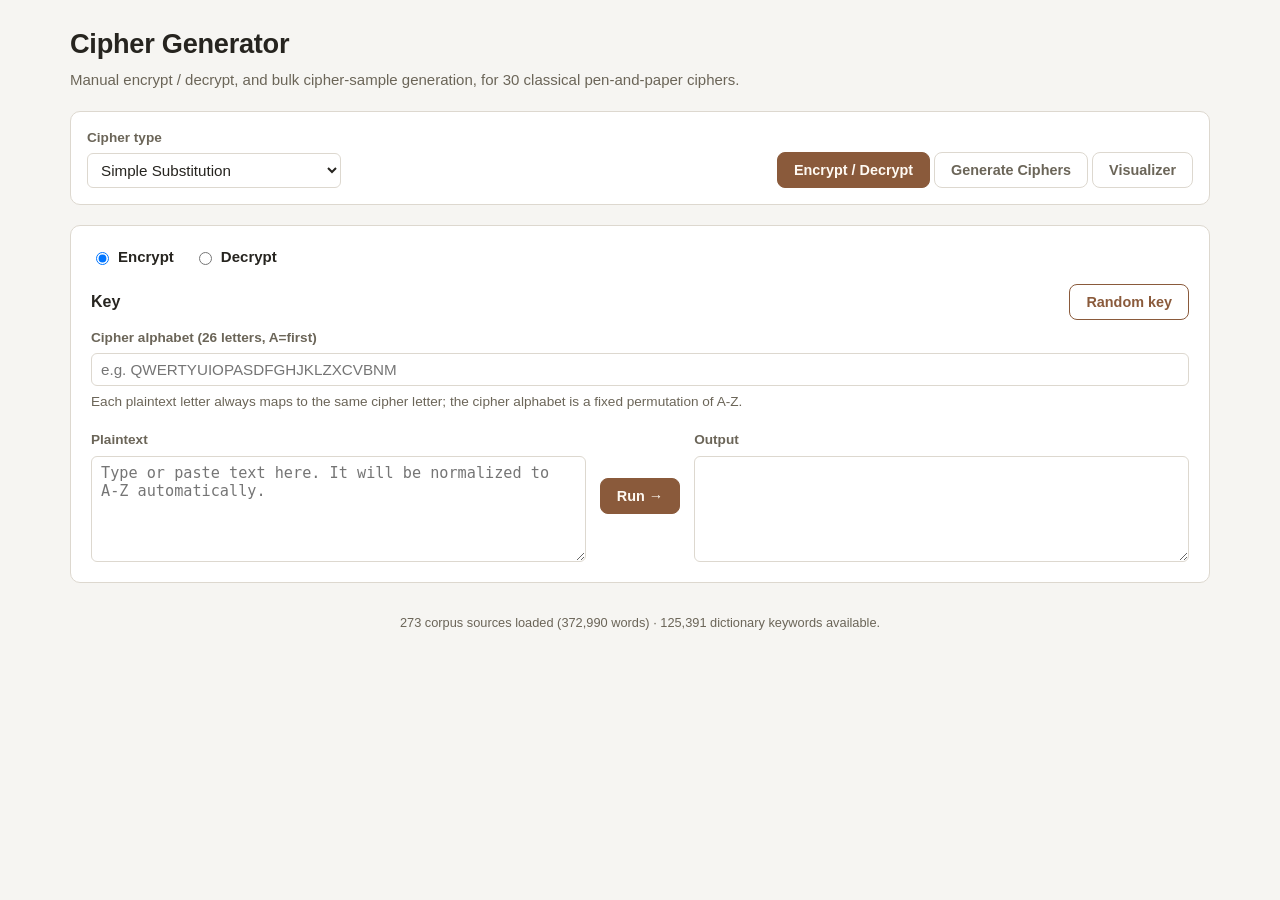
==== ciphers/cipher-generator/index.html @ 85012410 "added running key variants (ACA, I-IV)" ====
<!doctype html>
<html lang="en">
<head>
<meta charset="utf-8">
<meta name="viewport" content="width=device-width, initial-scale=1">
<title>Kryptos Cipher Generator</title>
<link rel="stylesheet" href="css/style.css">
</head>
<body>
<div class="app">
  <header class="app-header">
    <h1>Cipher Generator</h1>
    <p class="subtitle">Manual encrypt / decrypt, and bulk cipher-sample generation, for 30 classical pen-and-paper ciphers.</p>
  </header>

  <div class="controls-bar">
    <label class="field">
      <span>Cipher type</span>
      <select id="cipherSelect"></select>
    </label>
    <div class="mode-tabs" role="tablist">
      <button class="tab-btn active" data-mode="manual" type="button">Encrypt / Decrypt</button>
      <button class="tab-btn" data-mode="generate" type="button">Generate Ciphers</button>
      <button class="tab-btn" data-mode="visualize" type="button">Visualizer</button>
    </div>
  </div>

  <!-- ==================== Manual encrypt / decrypt ==================== -->
  <section id="manualPanel" class="panel">
    <div class="direction-toggle">
      <label><input type="radio" name="direction" value="encrypt" checked> Encrypt</label>
      <label><input type="radio" name="direction" value="decrypt"> Decrypt</label>
    </div>

    <div class="key-section">
      <div class="key-fields-header">
        <h3>Key</h3>
        <button id="randomKeyBtn" type="button" class="btn-secondary">Random key</button>
      </div>
      <div class="key-fields" id="keyFields"></div>
      <p class="hint" id="cipherHint"></p>
    </div>

    <div class="io-row">
      <label class="io-block">
        <span id="inputLabel">Plaintext</span>
        <textarea id="inputText" rows="5" spellcheck="false" placeholder="Type or paste text here. It will be normalized to A-Z automatically."></textarea>
      </label>
      <div class="run-col">
        <button id="runBtn" type="button" class="btn-primary">Run &rarr;</button>
      </div>
      <label class="io-block">
        <span>Output</span>
        <textarea id="outputText" rows="5" spellcheck="false" readonly></textarea>
      </label>
    </div>
    <div id="manualError" class="error" hidden></div>
  </section>

  <!-- ==================== Generation mode ==================== -->
  <section id="generatePanel" class="panel" hidden>
    <div class="gen-controls">
      <label class="field">
        <span>Target ciphertext length</span>
        <input type="number" id="targetLength" value="97" min="1" max="5000">
      </label>
      <label class="field">
        <span>Quantity</span>
        <input type="number" id="quantity" value="10" min="1" max="50000">
      </label>
      <button id="generateBtn" type="button" class="btn-primary">Generate</button>
      <button id="cancelBtn" type="button" class="btn-secondary" hidden>Cancel</button>
      <button id="exportCsvBtn" type="button" class="btn-secondary" disabled>Export CSV</button>
    </div>
    <p class="hint">The target length is the number of <em>plaintext</em> letters selected (no spaces). Ciphers that
      fractionate or expand text (Homophonic, ADFGX, ADFGVX) will produce a longer final ciphertext; Hill and
      Playfair may pad by a letter or two.</p>

    <div id="genProgress" class="progress" hidden>
      <div class="progress-bar"><div class="progress-fill" id="progressFill"></div></div>
      <span class="progress-text" id="progressText"></span>
    </div>
    <div id="genSummary" class="gen-summary"></div>

    <div class="results-table-wrap">
      <table id="resultsTable">
        <thead>
          <tr>
            <th class="col-idx">#</th>
            <th>Cipher</th>
            <th>Key information</th>
            <th>Ciphertext</th>
            <th>Plaintext</th>
            <th class="col-len">Len</th>
          </tr>
        </thead>
        <tbody id="resultsBody"></tbody>
      </table>
    </div>

    <div class="pagination">
      <button id="prevPage" type="button" class="btn-secondary">&larr; Prev</button>
      <span class="page-indicator">
        Page <input type="number" id="pageInput" min="1" value="1"> of <span id="pageCount">1</span>
      </span>
      <button id="nextPage" type="button" class="btn-secondary">Next &rarr;</button>
      <label class="field inline">
        <span>Rows / page</span>
        <select id="pageSize">
          <option value="10">10</option>
          <option value="25" selected>25</option>
          <option value="50">50</option>
          <option value="100">100</option>
        </select>
      </label>
    </div>
  </section>

  <!-- ==================== Visualizer ==================== -->
  <section id="visualizePanel" class="panel" hidden>
    <div class="viz-toolbar">
      <button id="vizSampleBtn" type="button" class="btn-secondary">Load built-in sample</button>
      <p class="hint">Showing a built-in sample plaintext, key, and resulting ciphertext for the selected cipher. Edit the
        plaintext <em>or</em> the ciphertext below (whichever you edit becomes the source) and the other side updates
        automatically from the key. Hover (or tap) a letter to see how it connects.</p>
    </div>

    <div class="key-section">
      <div class="key-fields-header"><h3>Key</h3></div>
      <div class="key-fields" id="vizKeyFields"></div>
    </div>

    <div class="viz-io-row">
      <div class="viz-io-block">
        <div class="viz-io-header"><span>Plaintext</span></div>
        <textarea id="vizPtInput" rows="3" spellcheck="false" placeholder="Type or paste plaintext here..."></textarea>
        <div class="viz-strip" id="vizPtStrip"></div>
      </div>
      <div class="viz-io-block">
        <div class="viz-io-header"><span>Ciphertext</span></div>
        <textarea id="vizCtInput" rows="3" spellcheck="false" placeholder="...or type/paste ciphertext instead"></textarea>
        <div class="viz-strip" id="vizCtStrip"></div>
      </div>
    </div>
    <div id="vizError" class="error" hidden></div>

    <div class="viz-detail-row">
      <div class="viz-formula-panel" id="vizFormulaPanel">
        <h3>Formula</h3>
        <div class="viz-formula-template mono" id="vizFormulaTemplate"></div>
        <div class="viz-formula-current mono" id="vizFormulaCurrent">Hover a plaintext or ciphertext letter to see the current values.</div>
      </div>
      <div class="viz-key-panel">
        <h3 id="vizKeyInfoTitle">Key information</h3>
        <div id="vizKeyInfoPanel"></div>
      </div>
    </div>
  </section>

  <footer class="app-footer">
    <span id="corpusStats"></span>
  </footer>
</div>

<script src="js/data/corpora_data.js"></script>
<script src="js/data/dictionary_data.js"></script>
<script src="js/ciphers.js"></script>
<script src="js/generator.js"></script>
<script src="js/app.js"></script>
<script src="js/visualizer.js"></script>
</body>
</html>
---- ciphers/cipher-generator/css/style.css ----
:root {
  --bg: #f6f5f2;
  --panel: #ffffff;
  --border: #ddd8cf;
  --text: #26241f;
  --text-muted: #6b6558;
  --accent: #8a5a3b;
  --accent-hover: #6f4830;
  --accent-contrast: #fffaf3;
  --mono-bg: #f1efe8;
  --error-bg: #fbe6e2;
  --error-text: #8c2f22;
  --table-stripe: #faf8f3;
  --table-head: #efe9dd;
}

@media (prefers-color-scheme: dark) {
  :root {
    --bg: #1c1a17;
    --panel: #242220;
    --border: #3a362f;
    --text: #ece7db;
    --text-muted: #a49b89;
    --accent: #c98b5e;
    --accent-hover: #dba077;
    --accent-contrast: #221a12;
    --mono-bg: #171512;
    --error-bg: #3a1f1a;
    --error-text: #f0a493;
    --table-stripe: #201e1a;
    --table-head: #2c2924;
  }
}

* { box-sizing: border-box; }

body {
  margin: 0;
  background: var(--bg);
  color: var(--text);
  font-family: -apple-system, BlinkMacSystemFont, "Segoe UI", Roboto, Helvetica, Arial, sans-serif;
  font-size: 15px;
  line-height: 1.5;
}

.app { max-width: 1180px; margin: 0 auto; padding: 24px 20px 60px; }

.app-header h1 { margin: 0 0 4px; font-size: 1.7rem; letter-spacing: -0.01em; }
.app-header .subtitle { margin: 0 0 20px; color: var(--text-muted); }

.controls-bar {
  display: flex;
  flex-wrap: wrap;
  align-items: flex-end;
  gap: 20px;
  margin-bottom: 20px;
  padding: 16px;
  background: var(--panel);
  border: 1px solid var(--border);
  border-radius: 10px;
}

.field { display: flex; flex-direction: column; gap: 4px; font-size: 0.85rem; color: var(--text-muted); }
.field.inline { flex-direction: row; align-items: center; gap: 8px; }
.field span { font-weight: 600; }

select, input[type="text"], input[type="number"], textarea {
  font-family: inherit;
  font-size: 0.95rem;
  padding: 7px 9px;
  border: 1px solid var(--border);
  border-radius: 6px;
  background: var(--panel);
  color: var(--text);
}

textarea { font-family: "SFMono-Regular", Menlo, Consolas, monospace; resize: vertical; }
select:focus, input:focus, textarea:focus { outline: 2px solid var(--accent); outline-offset: 1px; }

.mode-tabs { display: flex; gap: 4px; margin-left: auto; }
.tab-btn {
  padding: 9px 16px;
  border: 1px solid var(--border);
  background: var(--panel);
  color: var(--text-muted);
  border-radius: 8px;
  cursor: pointer;
  font-weight: 600;
  font-size: 0.9rem;
}
.tab-btn.active { background: var(--accent); color: var(--accent-contrast); border-color: var(--accent); }

.panel {
  background: var(--panel);
  border: 1px solid var(--border);
  border-radius: 10px;
  padding: 20px;
  margin-bottom: 20px;
}

.direction-toggle { display: flex; gap: 20px; margin-bottom: 16px; font-weight: 600; }
.direction-toggle label { display: flex; align-items: center; gap: 6px; cursor: pointer; }

.key-section { margin-bottom: 18px; }
.key-fields-header { display: flex; align-items: center; justify-content: space-between; margin-bottom: 8px; }
.key-fields-header h3 { margin: 0; font-size: 1rem; }

.key-fields { display: flex; flex-wrap: wrap; gap: 12px; }
.key-fields .field { min-width: 220px; flex: 1 1 220px; }
.key-fields textarea { min-height: 60px; }

.hint { color: var(--text-muted); font-size: 0.85rem; margin: 6px 0 0; }

.io-row { display: grid; grid-template-columns: 1fr auto 1fr; gap: 14px; align-items: stretch; }
.io-block { display: flex; flex-direction: column; gap: 6px; font-weight: 600; font-size: 0.85rem; color: var(--text-muted); }
.io-block textarea { flex: 1; color: var(--text); font-weight: 400; }
.run-col { display: flex; align-items: center; }

button { font-family: inherit; cursor: pointer; }
.btn-primary, .btn-secondary {
  border-radius: 8px;
  padding: 9px 16px;
  font-weight: 600;
  font-size: 0.9rem;
  border: 1px solid var(--accent);
}
.btn-primary { background: var(--accent); color: var(--accent-contrast); }
.btn-primary:hover { background: var(--accent-hover); }
.btn-secondary { background: transparent; color: var(--accent); }
.btn-secondary:hover { background: var(--mono-bg); }
.btn-secondary:disabled { opacity: 0.5; cursor: not-allowed; }

.error {
  margin-top: 12px;
  padding: 10px 12px;
  background: var(--error-bg);
  color: var(--error-text);
  border-radius: 8px;
  font-size: 0.9rem;
}

.gen-controls { display: flex; flex-wrap: wrap; align-items: flex-end; gap: 16px; margin-bottom: 8px; }

.progress { margin: 14px 0; display: flex; align-items: center; gap: 12px; }
.progress-bar { flex: 1; height: 10px; background: var(--mono-bg); border-radius: 6px; overflow: hidden; }
.progress-fill { height: 100%; width: 0; background: var(--accent); transition: width 0.1s linear; }
.progress-text { font-size: 0.85rem; color: var(--text-muted); white-space: nowrap; }

.gen-summary { font-size: 0.9rem; color: var(--text-muted); margin: 10px 0; }

.results-table-wrap { overflow-x: auto; border: 1px solid var(--border); border-radius: 8px; }
table { border-collapse: collapse; width: 100%; font-size: 0.85rem; }
thead th {
  text-align: left;
  background: var(--table-head);
  padding: 8px 10px;
  position: sticky;
  top: 0;
  border-bottom: 1px solid var(--border);
  white-space: nowrap;
}
tbody td { padding: 7px 10px; border-bottom: 1px solid var(--border); vertical-align: top; }
tbody tr:nth-child(even) { background: var(--table-stripe); }
td.col-idx, th.col-idx { color: var(--text-muted); width: 40px; }
td.col-len, th.col-len { width: 50px; text-align: right; }
td.mono, .mono { font-family: "SFMono-Regular", Menlo, Consolas, monospace; }
.cell-cipher { max-width: 340px; overflow-wrap: anywhere; }
.cell-key { max-width: 260px; overflow-wrap: anywhere; color: var(--text-muted); }

.pagination { display: flex; align-items: center; gap: 14px; margin-top: 14px; flex-wrap: wrap; }
.page-indicator { display: flex; align-items: center; gap: 6px; }
#pageInput { width: 60px; text-align: center; }

.app-footer { text-align: center; color: var(--text-muted); font-size: 0.8rem; margin-top: 30px; }

@media (max-width: 720px) {
  .io-row { grid-template-columns: 1fr; }
  .run-col { justify-content: center; }
}

/* ==================== Visualizer ==================== */
.viz-toolbar { display: flex; align-items: center; gap: 14px; flex-wrap: wrap; margin-bottom: 16px; }
.viz-toolbar .hint { margin: 0; flex: 1 1 320px; }

.viz-io-row { display: grid; grid-template-columns: 1fr 1fr; gap: 14px; }
.viz-io-block { display: flex; flex-direction: column; gap: 6px; }
.viz-io-header { font-weight: 600; font-size: 0.85rem; color: var(--text-muted); }

.viz-strip {
  display: flex; flex-wrap: wrap; gap: 2px; padding: 8px;
  border: 1px solid var(--border); border-radius: 6px; background: var(--mono-bg);
  min-height: 2.6em; align-content: flex-start;
}
.viz-letter {
  display: inline-flex; align-items: center; justify-content: center;
  width: 1.6em; height: 1.6em; border-radius: 4px; cursor: pointer;
  font-family: "SFMono-Regular", Menlo, Consolas, monospace; font-size: 0.95rem;
  user-select: none; color: var(--text);
}
.viz-letter:hover { background: var(--table-stripe); }
.viz-letter.hl-active { background: var(--accent); color: var(--accent-contrast); }
.viz-letter.hl-linked { background: var(--accent-hover); color: var(--accent-contrast); }
.viz-letter.hl-key-source { outline: 2px dashed var(--accent); outline-offset: -2px; }
.viz-strip-placeholder { color: var(--text-muted); font-size: 0.85rem; padding: 4px; }

.viz-detail-row { display: grid; grid-template-columns: 300px 1fr; gap: 16px; margin-top: 16px; align-items: start; }
.viz-formula-panel, .viz-key-panel {
  background: var(--mono-bg); border: 1px solid var(--border); border-radius: 8px; padding: 12px 14px;
}
.viz-formula-panel h3, .viz-key-panel h3 { margin: 0 0 8px; font-size: 0.95rem; }
.viz-formula-template { font-size: 0.95rem; margin-bottom: 8px; }
.viz-formula-current { font-size: 0.88rem; color: var(--text-muted); min-height: 1.4em; line-height: 1.5; white-space: pre-line; }
.viz-formula-current strong { color: var(--text); }

.viz-note { font-size: 0.82rem; color: var(--text-muted); margin: 6px 0 0; }
.viz-subheading { font-size: 0.78rem; font-weight: 600; color: var(--text-muted); margin: 12px 0 4px; text-transform: uppercase; letter-spacing: 0.02em; }
.viz-subheading:first-child { margin-top: 0; }

.viz-strip-row { display: flex; flex-wrap: wrap; align-items: center; gap: 3px; margin: 3px 0; }
.viz-strip-row-label { font-size: 0.78rem; color: var(--text-muted); width: 92px; flex: 0 0 auto; }

.viz-cell {
  display: inline-flex; align-items: center; justify-content: center;
  min-width: 1.7em; height: 1.7em; padding: 0 2px; border-radius: 3px;
  font-family: "SFMono-Regular", Menlo, Consolas, monospace; font-size: 0.82rem;
  background: var(--panel); border: 1px solid var(--border); color: var(--text);
}
.viz-cell.hl { background: var(--accent); color: var(--accent-contrast); border-color: var(--accent); font-weight: 600; }
.viz-cell.hl-soft { border-color: var(--accent); background: var(--table-stripe); }

.viz-grid-wrap { overflow-x: auto; }
.viz-table { border-collapse: collapse; font-family: "SFMono-Regular", Menlo, Consolas, monospace; font-size: 0.78rem; margin-bottom: 8px; }
.viz-table td, .viz-table th {
  border: 1px solid var(--border); width: 1.6em; height: 1.6em; text-align: center; padding: 0;
}
.viz-table th { background: var(--table-head); font-weight: 600; position: sticky; }
.viz-table th.viz-corner { background: var(--table-head); }
.viz-table td.hl { background: var(--accent); color: var(--accent-contrast); font-weight: 700; }
.viz-table td.hl-line, .viz-table th.hl-line { background: var(--table-stripe); }
.viz-table th.hl { background: var(--accent); color: var(--accent-contrast); }

.viz-col-group { display: inline-flex; flex-direction: column; align-items: center; margin: 0 10px 8px 0; vertical-align: top; }
.viz-col-header { font-size: 0.72rem; color: var(--text-muted); margin-bottom: 3px; text-align: center; white-space: nowrap; }
.viz-col-group .viz-cell { margin-bottom: 2px; }

.viz-homophone-row { display: flex; align-items: center; gap: 6px; padding: 2px 0; font-family: "SFMono-Regular", Menlo, Consolas, monospace; font-size: 0.85rem; flex-wrap: wrap; }
.viz-homophone-letter { width: 1.4em; font-weight: 700; }

@media (max-width: 900px) {
  .viz-detail-row { grid-template-columns: 1fr; }
  .viz-io-row { grid-template-columns: 1fr; }
}
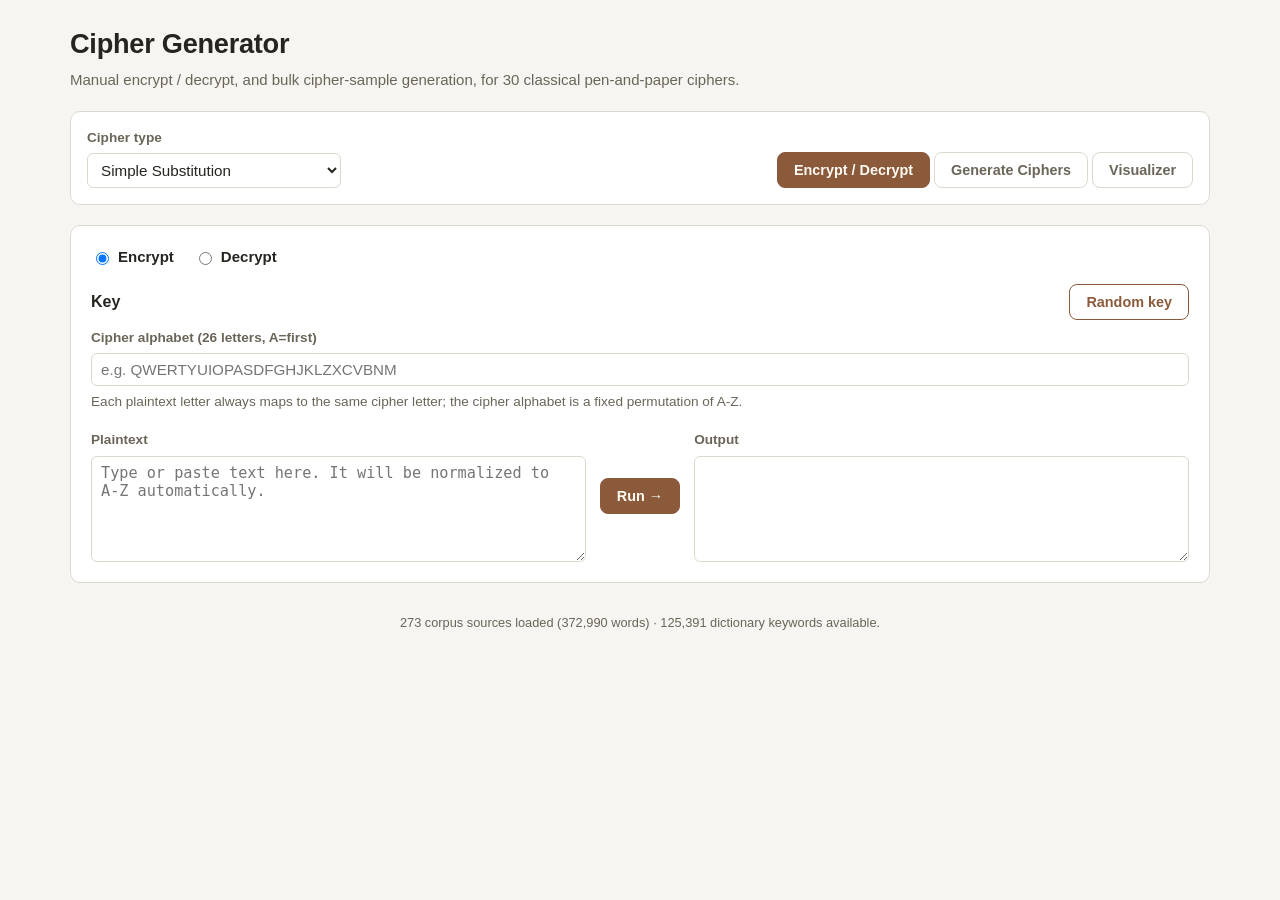
==== commit d192cc72: "enigma fixes" ====
--- a/ciphers/cipher-generator/index.html
+++ b/ciphers/cipher-generator/index.html
@@ -162,11 +162,11 @@
   </footer>
 </div>
 
-<script src="js/data/corpora_data.js"></script>
-<script src="js/data/dictionary_data.js"></script>
-<script src="js/ciphers.js"></script>
-<script src="js/generator.js"></script>
-<script src="js/app.js"></script>
-<script src="js/visualizer.js"></script>
+<script src="js/data/corpora_data.js?v=1"></script>
+<script src="js/data/dictionary_data.js?v=1"></script>
+<script src="js/ciphers.js?v=1"></script>
+<script src="js/generator.js?v=1"></script>
+<script src="js/app.js?v=1"></script>
+<script src="js/visualizer.js?v=1"></script>
 </body>
 </html>
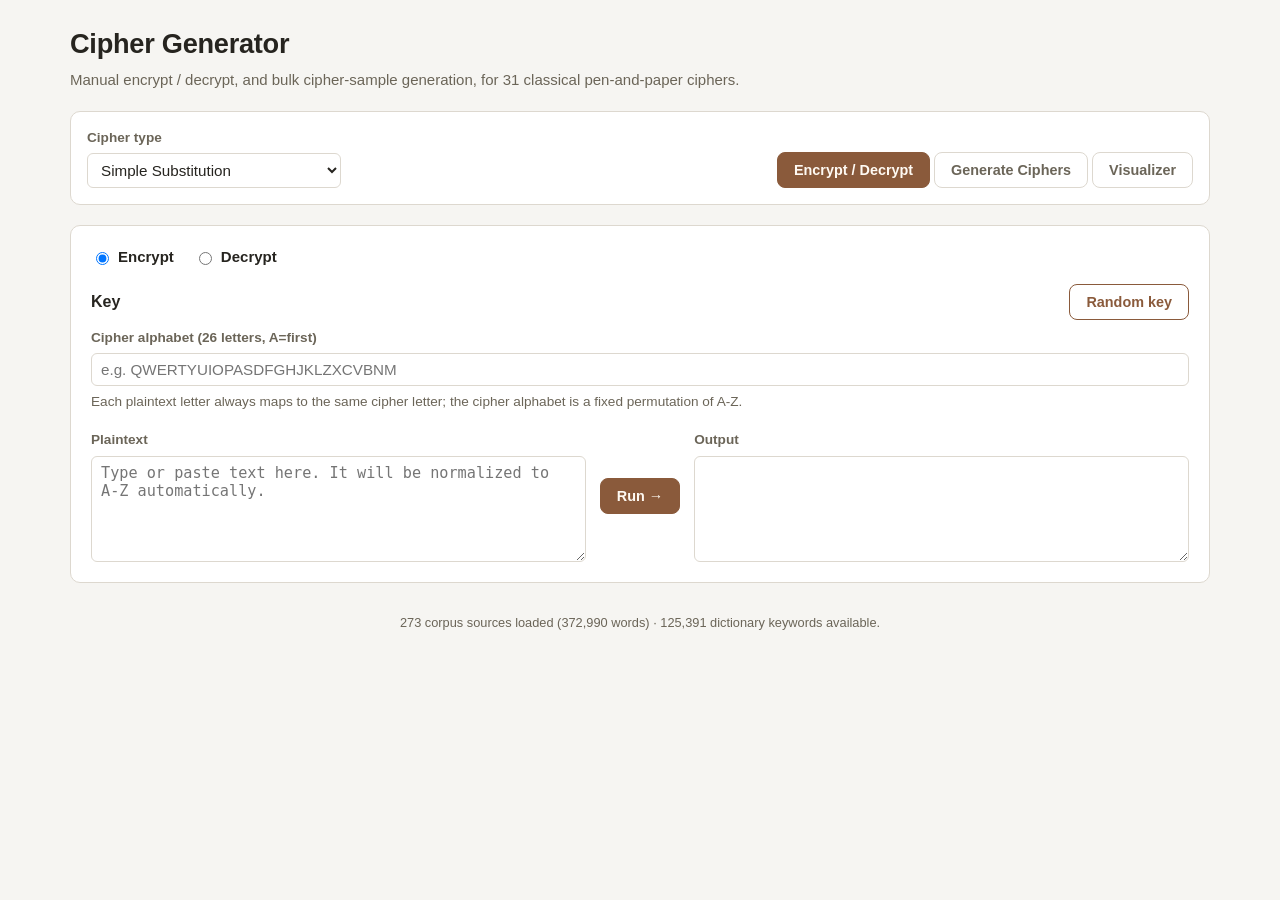
==== commit 2bd6fbeb: "added chaocipher" ====
--- a/ciphers/cipher-generator/index.html
+++ b/ciphers/cipher-generator/index.html
@@ -10,7 +10,7 @@
 <div class="app">
   <header class="app-header">
     <h1>Cipher Generator</h1>
-    <p class="subtitle">Manual encrypt / decrypt, and bulk cipher-sample generation, for 30 classical pen-and-paper ciphers.</p>
+    <p class="subtitle">Manual encrypt / decrypt, and bulk cipher-sample generation, for 31 classical pen-and-paper ciphers.</p>
   </header>
 
   <div class="controls-bar">
--- a/ciphers/cipher-generator/css/style.css
+++ b/ciphers/cipher-generator/css/style.css
@@ -246,6 +246,22 @@
 .viz-homophone-row { display: flex; align-items: center; gap: 6px; padding: 2px 0; font-family: "SFMono-Regular", Menlo, Consolas, monospace; font-size: 0.85rem; flex-wrap: wrap; }
 .viz-homophone-letter { width: 1.4em; font-weight: 700; }
 
+.viz-chao-disks { display: flex; gap: 20px; flex-wrap: wrap; margin: 6px 0 10px; }
+.viz-chao-disk { flex: 1 1 220px; max-width: 260px; }
+.viz-chao-disk-label { font-size: 0.78rem; font-weight: 600; color: var(--text-muted); text-align: center; margin-bottom: 4px; }
+.viz-chao-disk-host { width: 100%; aspect-ratio: 1 / 1; }
+.viz-chao-disk-svg { width: 100%; height: 100%; }
+.viz-chao-disk-ring { fill: var(--mono-bg); stroke: var(--border); }
+.viz-chao-disk-tick { stroke: var(--text-muted); stroke-width: 2; }
+.viz-chao-tab circle { fill: var(--panel); stroke: var(--border); transition: fill 0.1s, stroke 0.1s; }
+.viz-chao-tab text {
+  fill: var(--text); font-family: "SFMono-Regular", Menlo, Consolas, monospace;
+  font-size: 12px; font-weight: 600;
+}
+.viz-chao-tab.zero circle { stroke: var(--accent-hover); stroke-width: 2; }
+.viz-chao-tab.hl circle { fill: var(--accent); stroke: var(--accent); }
+.viz-chao-tab.hl text { fill: var(--accent-contrast); }
+
 @media (max-width: 900px) {
   .viz-detail-row { grid-template-columns: 1fr; }
   .viz-io-row { grid-template-columns: 1fr; }
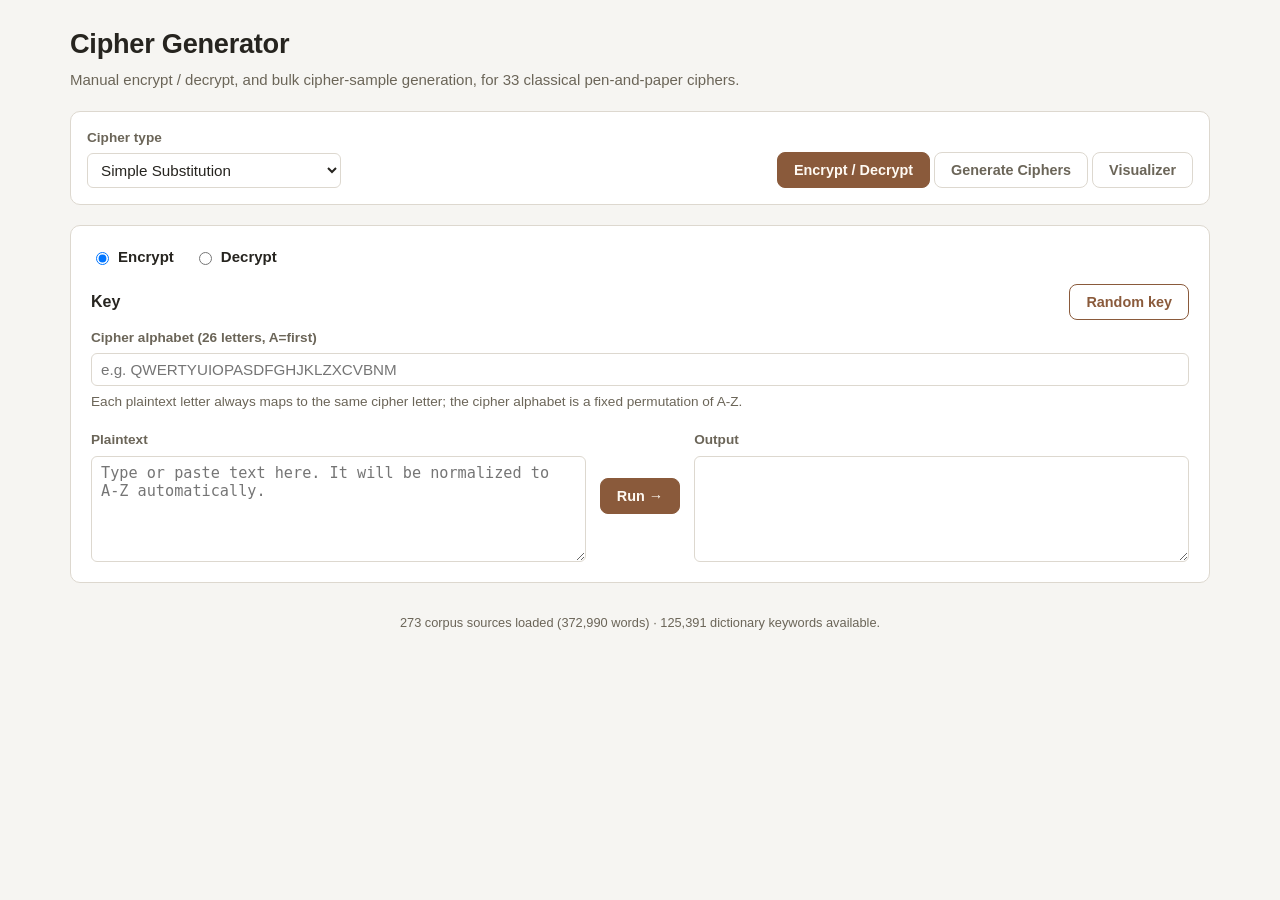
==== commit 66d9886a: "added card-based polyalphabetic ciphers: Solitaire (Pontifex) and Mirdek" ====
--- a/ciphers/cipher-generator/index.html
+++ b/ciphers/cipher-generator/index.html
@@ -10,7 +10,7 @@
 <div class="app">
   <header class="app-header">
     <h1>Cipher Generator</h1>
-    <p class="subtitle">Manual encrypt / decrypt, and bulk cipher-sample generation, for 31 classical pen-and-paper ciphers.</p>
+    <p class="subtitle">Manual encrypt / decrypt, and bulk cipher-sample generation, for 33 classical pen-and-paper ciphers.</p>
   </header>
 
   <div class="controls-bar">
--- a/ciphers/cipher-generator/css/style.css
+++ b/ciphers/cipher-generator/css/style.css
@@ -262,6 +262,28 @@
 .viz-chao-tab.hl circle { fill: var(--accent); stroke: var(--accent); }
 .viz-chao-tab.hl text { fill: var(--accent-contrast); }
 
+/* ==== Playing-card tiles (Solitaire / Mirdek) ==== */
+.viz-card-row-label { font-size: 0.78rem; color: var(--text-muted); margin: 8px 0 3px; }
+.viz-card-row-label:first-child { margin-top: 0; }
+.viz-card-row {
+  display: flex; flex-wrap: wrap; gap: 3px; padding: 6px;
+  border: 1px solid var(--border); border-radius: 6px; background: var(--mono-bg);
+  margin-bottom: 8px;
+}
+.viz-card {
+  display: inline-flex; align-items: center; justify-content: center;
+  width: 30px; height: 40px; border-radius: 4px;
+  background: var(--panel); border: 1px solid var(--border);
+  font-family: "SFMono-Regular", Menlo, Consolas, monospace; font-size: 0.72rem; font-weight: 700;
+  color: var(--text); flex: 0 0 auto;
+}
+.viz-card.red { color: var(--error-text); }
+.viz-card.joker { background: var(--table-head); color: var(--text-muted); font-size: 0.62rem; }
+.viz-card.top { border-top: 3px solid var(--text-muted); }
+.viz-card.bottom { border-bottom: 3px solid var(--text-muted); }
+.viz-card.hl { background: var(--accent); border-color: var(--accent); color: var(--accent-contrast); }
+.viz-card.hl-soft { outline: 2px dashed var(--accent-hover); outline-offset: -2px; }
+
 @media (max-width: 900px) {
   .viz-detail-row { grid-template-columns: 1fr; }
   .viz-io-row { grid-template-columns: 1fr; }
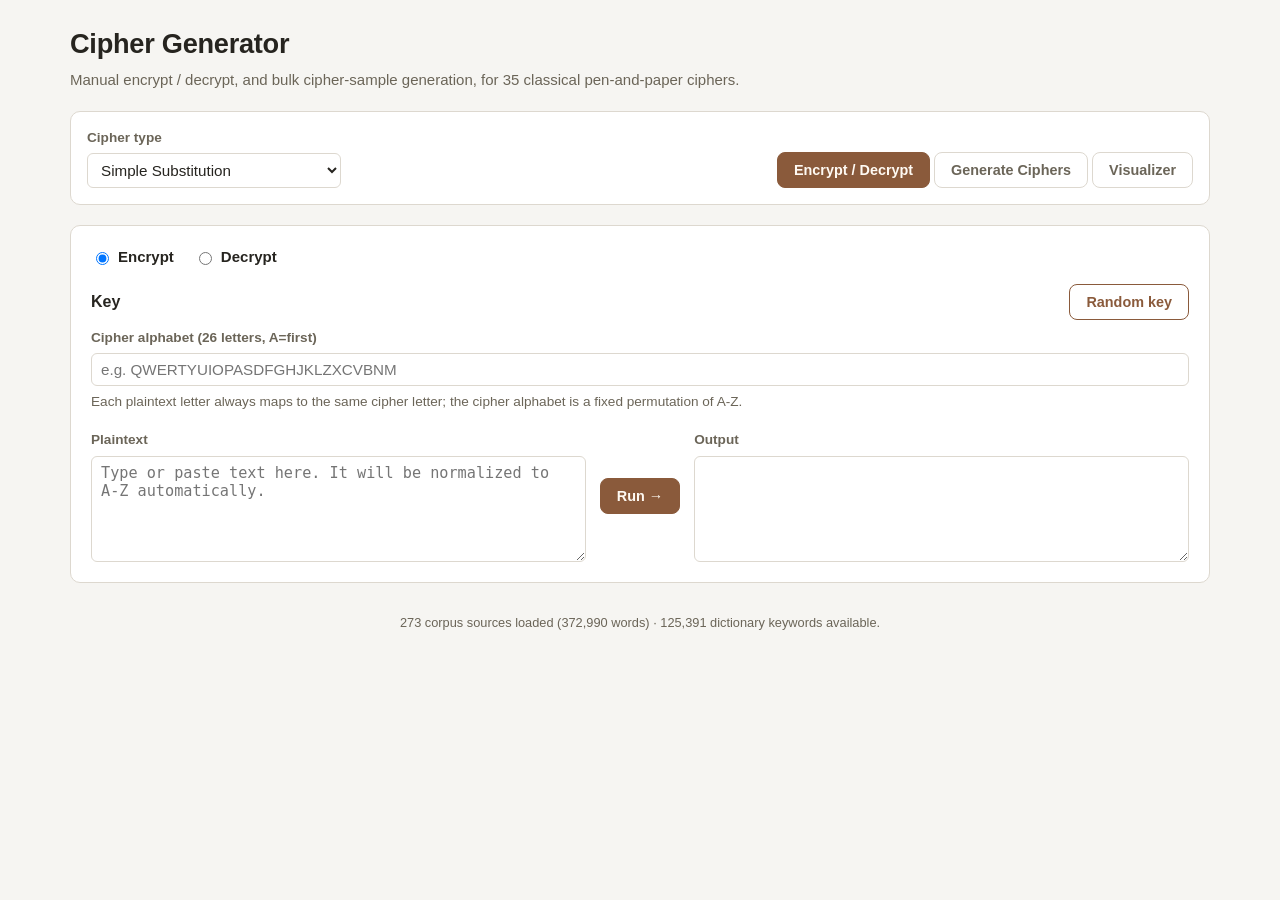
==== commit c8a2c42a: "added Move-To-Front and Move-To-Back substitution" ====
--- a/ciphers/cipher-generator/index.html
+++ b/ciphers/cipher-generator/index.html
@@ -10,7 +10,7 @@
 <div class="app">
   <header class="app-header">
     <h1>Cipher Generator</h1>
-    <p class="subtitle">Manual encrypt / decrypt, and bulk cipher-sample generation, for 33 classical pen-and-paper ciphers.</p>
+    <p class="subtitle">Manual encrypt / decrypt, and bulk cipher-sample generation, for 35 classical pen-and-paper ciphers.</p>
   </header>
 
   <div class="controls-bar">
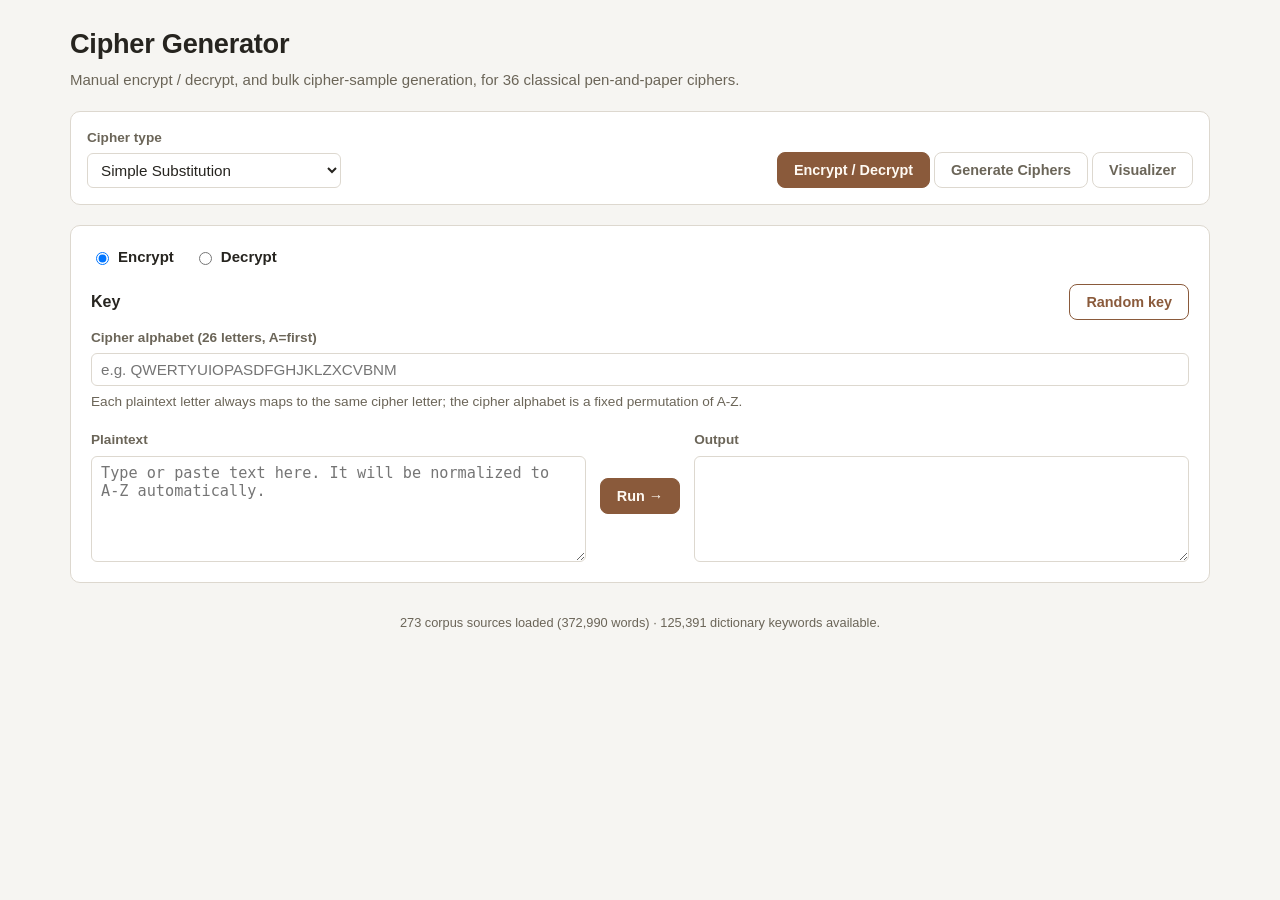
==== commit 9ee7210d: "added Dynamic Substitution (Ritter)" ====
--- a/ciphers/cipher-generator/index.html
+++ b/ciphers/cipher-generator/index.html
@@ -10,7 +10,7 @@
 <div class="app">
   <header class="app-header">
     <h1>Cipher Generator</h1>
-    <p class="subtitle">Manual encrypt / decrypt, and bulk cipher-sample generation, for 35 classical pen-and-paper ciphers.</p>
+    <p class="subtitle">Manual encrypt / decrypt, and bulk cipher-sample generation, for 36 classical pen-and-paper ciphers.</p>
   </header>
 
   <div class="controls-bar">
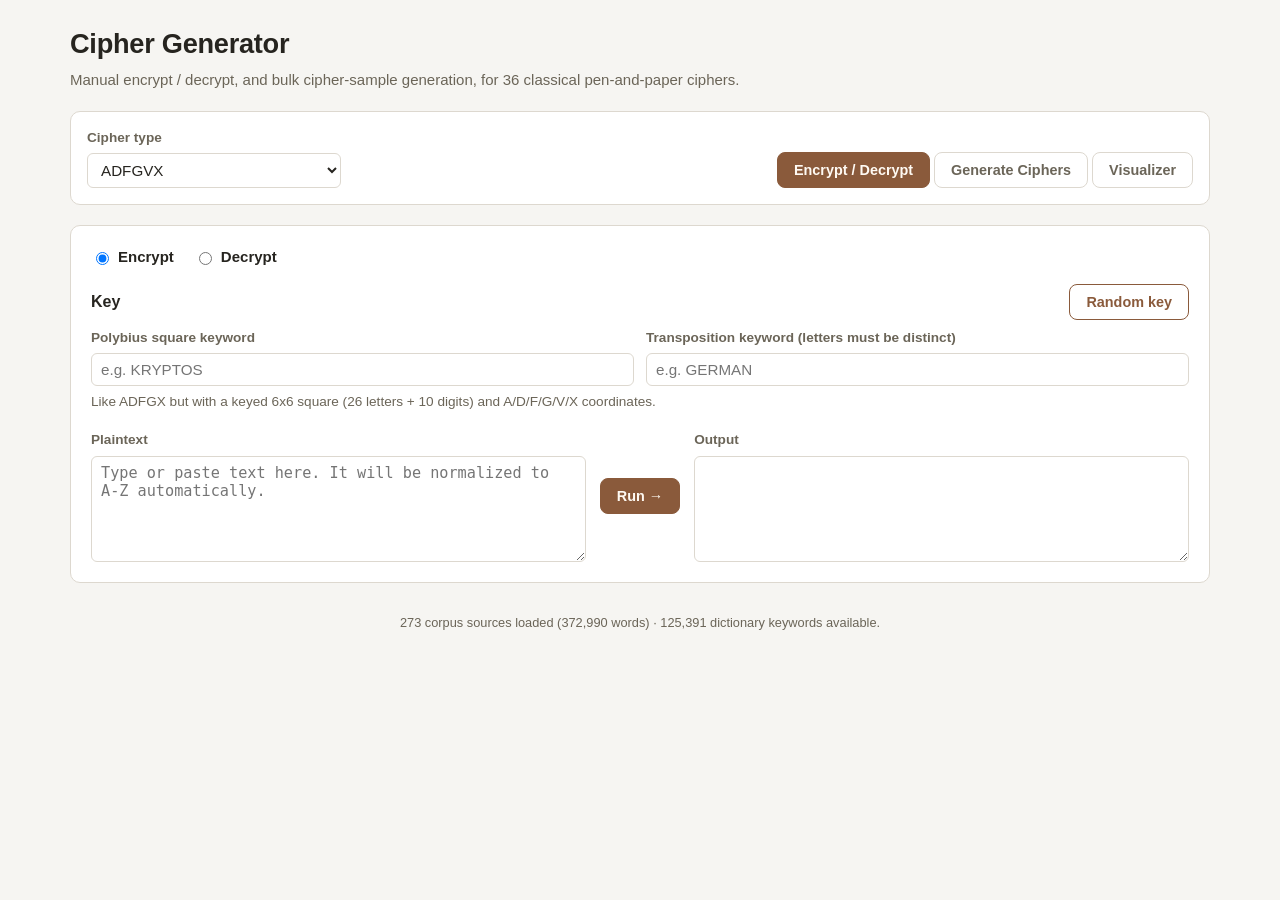
==== commit f0b02ffb: "fixed target length for generated ciphers.  alphabetize cipher type selector." ====
--- a/ciphers/cipher-generator/index.html
+++ b/ciphers/cipher-generator/index.html
@@ -72,9 +72,13 @@
       <button id="cancelBtn" type="button" class="btn-secondary" hidden>Cancel</button>
       <button id="exportCsvBtn" type="button" class="btn-secondary" disabled>Export CSV</button>
     </div>
-    <p class="hint">The target length is the number of <em>plaintext</em> letters selected (no spaces). Ciphers that
-      fractionate or expand text (Homophonic, ADFGX, ADFGVX) will produce a longer final ciphertext; Hill and
-      Playfair may pad by a letter or two.</p>
+    <p class="hint">The target length is the desired final <em>ciphertext</em> length; the generator works backward to
+      figure out how much plaintext to select so the ciphertext comes out at that length, so ciphers that
+      fractionate or expand text (Homophonic, ADFGX, ADFGVX roughly halve the plaintext needed) or add fixed
+      overhead (Mirdek's 25-letter IV) get proportionally less plaintext, not a longer ciphertext. The ciphertext
+      length never exceeds the target; a handful of ciphers can't always hit it exactly (Homophonic/ADFGX/ADFGVX
+      only land on even targets exactly; Playfair's double-letter fillers and Hill's block padding depend on the
+      actual letters chosen) and may come in a little under instead.</p>
 
     <div id="genProgress" class="progress" hidden>
       <div class="progress-bar"><div class="progress-fill" id="progressFill"></div></div>
@@ -91,7 +95,7 @@
             <th>Key information</th>
             <th>Ciphertext</th>
             <th>Plaintext</th>
-            <th class="col-len">Len</th>
+            <th class="col-len">CT Len</th>
           </tr>
         </thead>
         <tbody id="resultsBody"></tbody>
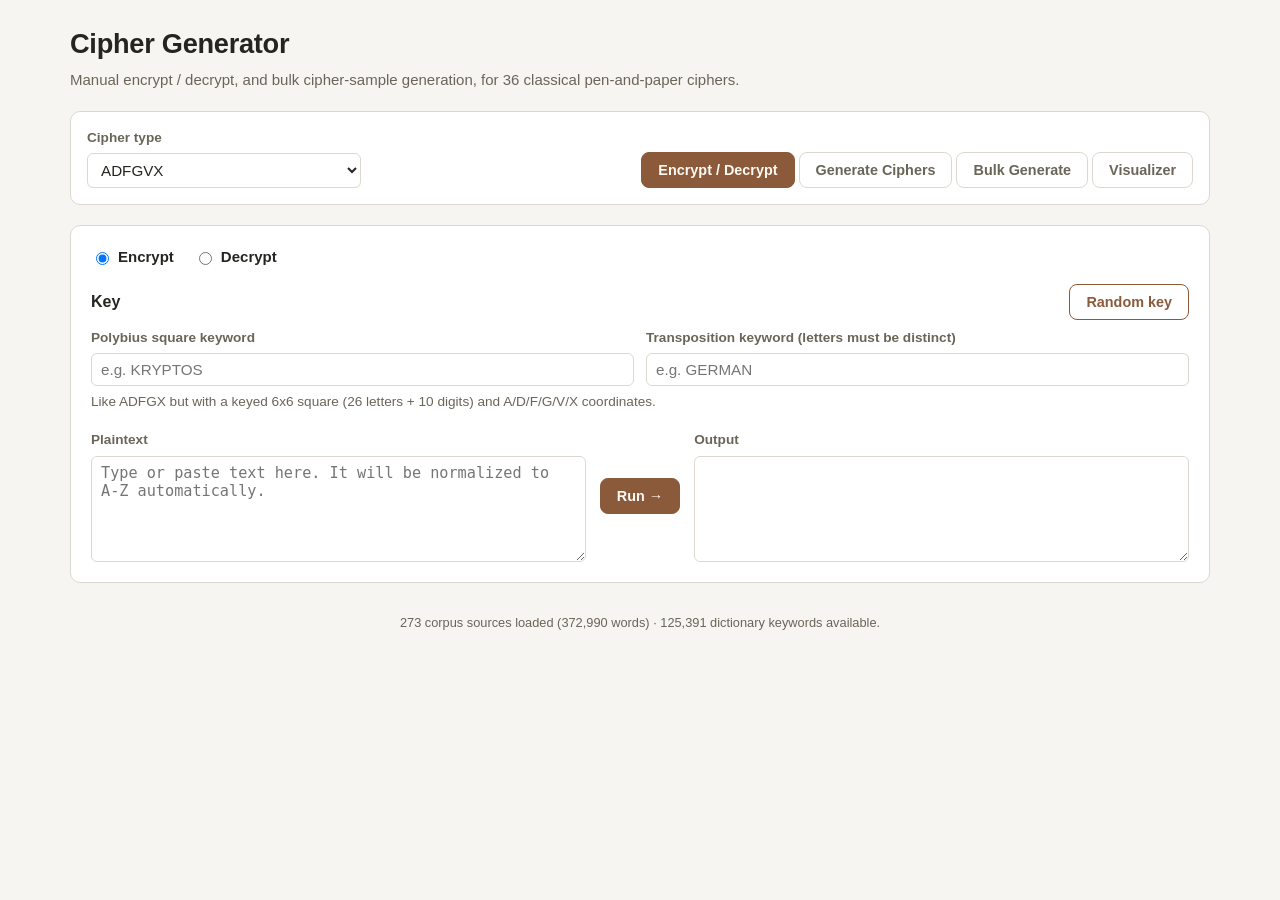
==== commit 8b27124d: "new chaocipher variants" ====
--- a/ciphers/cipher-generator/index.html
+++ b/ciphers/cipher-generator/index.html
@@ -21,6 +21,7 @@
     <div class="mode-tabs" role="tablist">
       <button class="tab-btn active" data-mode="manual" type="button">Encrypt / Decrypt</button>
       <button class="tab-btn" data-mode="generate" type="button">Generate Ciphers</button>
+      <button class="tab-btn" data-mode="bulk" type="button">Bulk Generate</button>
       <button class="tab-btn" data-mode="visualize" type="button">Visualizer</button>
     </div>
   </div>
@@ -59,10 +60,22 @@
 
   <!-- ==================== Generation mode ==================== -->
   <section id="generatePanel" class="panel" hidden>
+    <div class="direction-toggle">
+      <label><input type="radio" name="lengthMode" value="fixed" checked> Fixed length</label>
+      <label><input type="radio" name="lengthMode" value="range"> Length range</label>
+    </div>
     <div class="gen-controls">
-      <label class="field">
+      <label class="field" id="targetLengthField">
         <span>Target ciphertext length</span>
         <input type="number" id="targetLength" value="97" min="1" max="5000">
+      </label>
+      <label class="field" id="minLengthField" hidden>
+        <span>Min ciphertext length</span>
+        <input type="number" id="minLength" value="90" min="1" max="5000">
+      </label>
+      <label class="field" id="maxLengthField" hidden>
+        <span>Max ciphertext length</span>
+        <input type="number" id="maxLength" value="105" min="1" max="5000">
       </label>
       <label class="field">
         <span>Quantity</span>
@@ -72,13 +85,15 @@
       <button id="cancelBtn" type="button" class="btn-secondary" hidden>Cancel</button>
       <button id="exportCsvBtn" type="button" class="btn-secondary" disabled>Export CSV</button>
     </div>
-    <p class="hint">The target length is the desired final <em>ciphertext</em> length; the generator works backward to
+    <p class="hint">In fixed-length mode, the target length is the desired final <em>ciphertext</em> length; the generator works backward to
       figure out how much plaintext to select so the ciphertext comes out at that length, so ciphers that
       fractionate or expand text (Homophonic, ADFGX, ADFGVX roughly halve the plaintext needed) or add fixed
       overhead (Mirdek's 25-letter IV) get proportionally less plaintext, not a longer ciphertext. The ciphertext
       length never exceeds the target; a handful of ciphers can't always hit it exactly (Homophonic/ADFGX/ADFGVX
       only land on even targets exactly; Playfair's double-letter fillers and Hill's block padding depend on the
-      actual letters chosen) and may come in a little under instead.</p>
+      actual letters chosen) and may come in a little under instead. In length-range mode, the generator accepts
+      any ciphertext length within min-max (inclusive) instead of hunting for one exact value - useful for ciphers
+      that can't land on an arbitrary exact length.</p>
 
     <div id="genProgress" class="progress" hidden>
       <div class="progress-bar"><div class="progress-fill" id="progressFill"></div></div>
@@ -95,7 +110,7 @@
             <th>Key information</th>
             <th>Ciphertext</th>
             <th>Plaintext</th>
-            <th class="col-len">CT Len</th>
+            <th class="col-len">Len</th>
           </tr>
         </thead>
         <tbody id="resultsBody"></tbody>
@@ -120,6 +135,61 @@
     </div>
   </section>
 
+  <!-- ==================== Bulk generation (every cipher type at once) ==================== -->
+  <section id="bulkPanel" class="panel" hidden>
+    <p class="hint">Generates the given quantity for <strong>every</strong> registered cipher type
+      (currently <span id="bulkCipherCount"></span>), each targeting the length(s) below, then automatically
+      downloads one CSV per cipher type as it finishes (your browser may ask you to allow multiple downloads
+      the first time). A combined CSV of every cipher type together becomes available once the whole run
+      completes, if you'd rather have one file.</p>
+
+    <div class="direction-toggle">
+      <label><input type="radio" name="bulkLengthMode" value="fixed" checked> Fixed length</label>
+      <label><input type="radio" name="bulkLengthMode" value="range"> Length range</label>
+    </div>
+    <div class="gen-controls">
+      <label class="field" id="bulkTargetLengthField">
+        <span>Target ciphertext length</span>
+        <input type="number" id="bulkTargetLength" value="97" min="1" max="5000">
+      </label>
+      <label class="field" id="bulkMinLengthField" hidden>
+        <span>Min ciphertext length</span>
+        <input type="number" id="bulkMinLength" value="90" min="1" max="5000">
+      </label>
+      <label class="field" id="bulkMaxLengthField" hidden>
+        <span>Max ciphertext length</span>
+        <input type="number" id="bulkMaxLength" value="105" min="1" max="5000">
+      </label>
+      <label class="field">
+        <span>Quantity (per cipher type)</span>
+        <input type="number" id="bulkQuantity" value="10" min="1" max="50000">
+      </label>
+      <button id="bulkGenerateBtn" type="button" class="btn-primary">Generate All</button>
+      <button id="bulkCancelBtn" type="button" class="btn-secondary" hidden>Cancel</button>
+      <button id="bulkDownloadAllBtn" type="button" class="btn-secondary" disabled>Download combined CSV</button>
+    </div>
+
+    <div id="bulkProgress" class="progress" hidden>
+      <div class="progress-bar"><div class="progress-fill" id="bulkProgressFill"></div></div>
+      <span class="progress-text" id="bulkProgressText"></span>
+    </div>
+    <div id="bulkSummary" class="gen-summary"></div>
+
+    <div class="results-table-wrap">
+      <table id="bulkResultsTable">
+        <thead>
+          <tr>
+            <th>Cipher</th>
+            <th class="col-len">Generated</th>
+            <th class="col-len">Skipped</th>
+            <th>Status</th>
+          </tr>
+        </thead>
+        <tbody id="bulkResultsBody"></tbody>
+      </table>
+    </div>
+  </section>
+
   <!-- ==================== Visualizer ==================== -->
   <section id="visualizePanel" class="panel" hidden>
     <div class="viz-toolbar">
--- a/ciphers/cipher-generator/css/style.css
+++ b/ciphers/cipher-generator/css/style.css
@@ -63,6 +63,11 @@
 .field { display: flex; flex-direction: column; gap: 4px; font-size: 0.85rem; color: var(--text-muted); }
 .field.inline { flex-direction: row; align-items: center; gap: 8px; }
 .field span { font-weight: 600; }
+/* .field's explicit `display: flex` above otherwise wins over the browser's
+   default `[hidden] { display: none }` rule (equal specificity, but author
+   style beats user-agent style) - so toggling `.hidden` on a `.field` via JS
+   (e.g. the fixed-length/length-range toggle) would do nothing without this. */
+.field[hidden] { display: none; }
 
 select, input[type="text"], input[type="number"], textarea {
   font-family: inherit;
